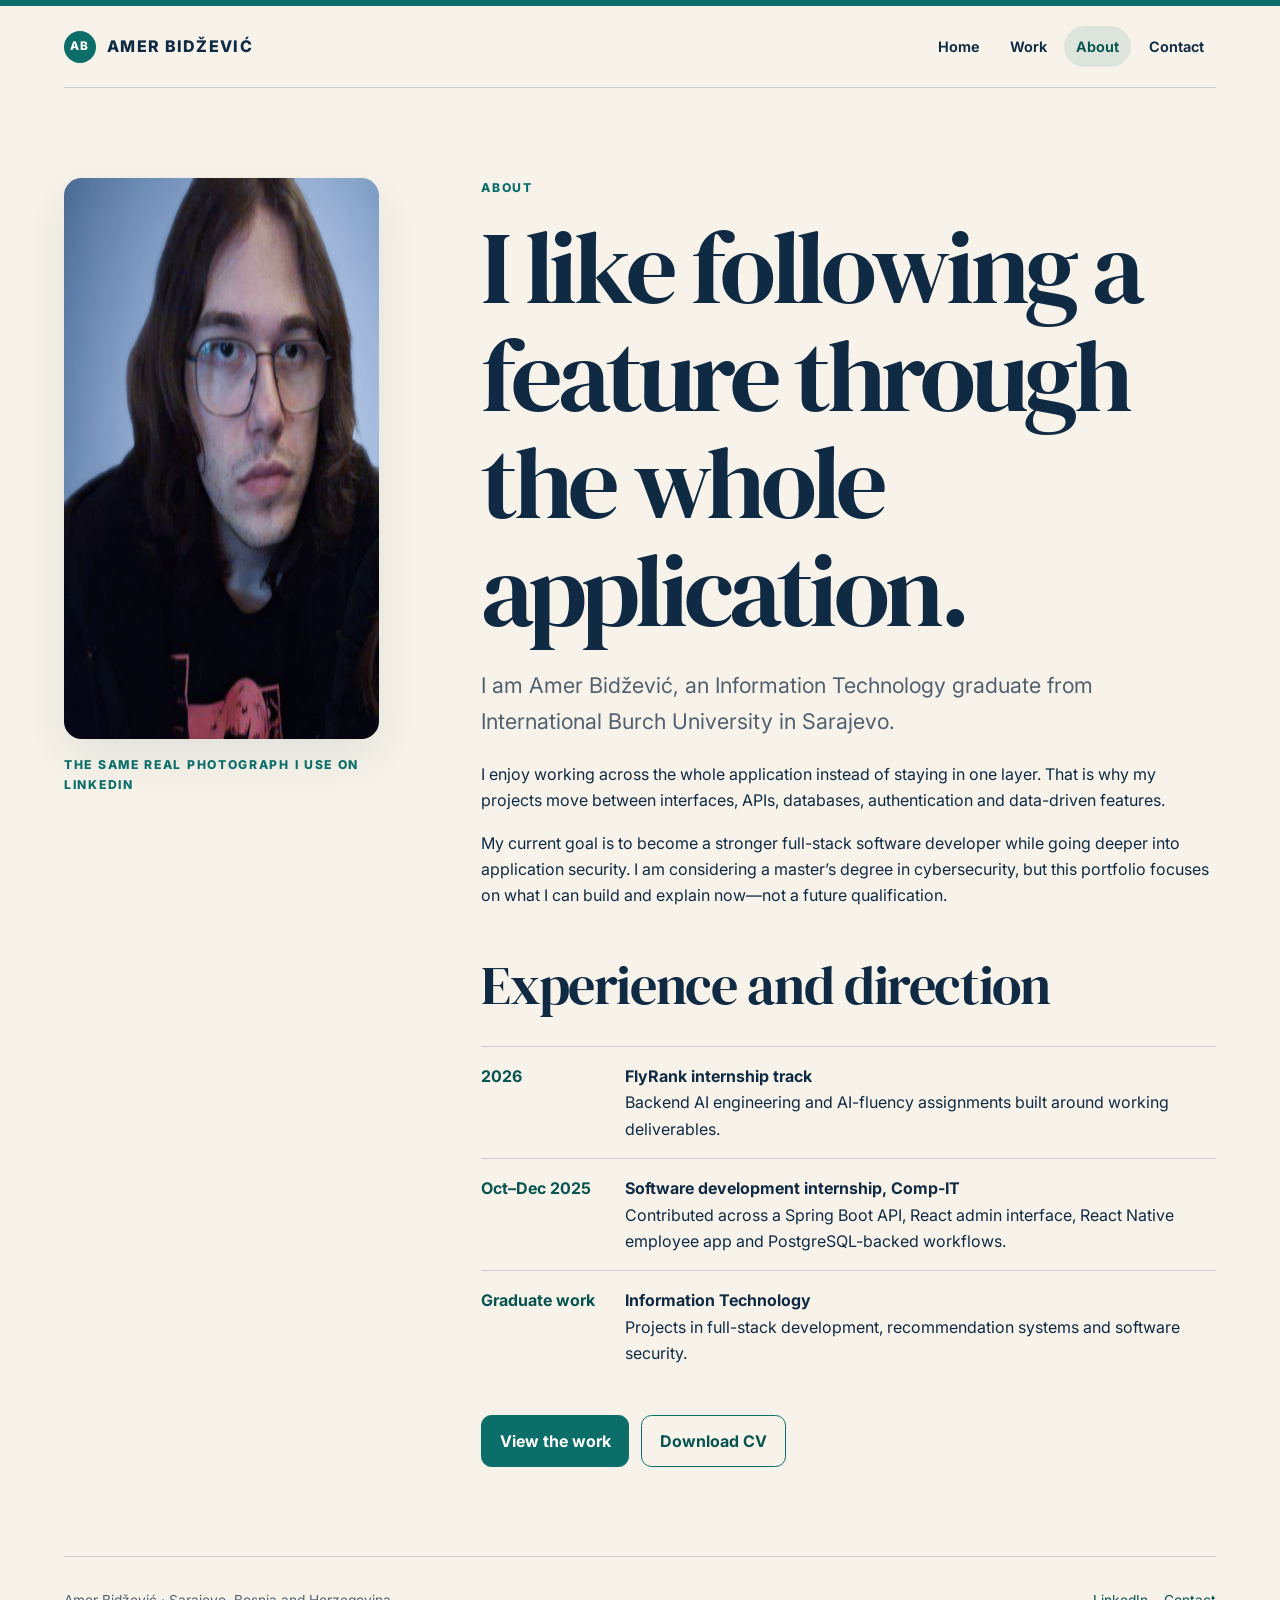
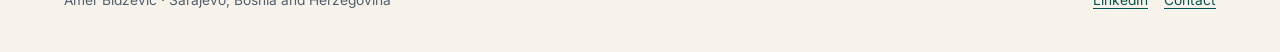
==== about.html @ b706e1e5 "Build complete portfolio first draft" ====
<!doctype html>
<html lang="en">
<head>
  <meta charset="utf-8">
  <meta name="viewport" content="width=device-width, initial-scale=1">
  <title>About — Amer Bidžević</title>
  <meta name="description" content="About Amer Bidžević, an Information Technology graduate and junior full-stack developer in Sarajevo.">
  <link rel="icon" href="./favicon.svg" type="image/svg+xml">
  <link rel="stylesheet" href="./styles.css">
</head>
<body>
  <a class="skip-link" href="#main">Skip to content</a>
  <header class="site-header">
    <a class="brand" href="./index.html"><span class="brand-mark">AB</span>Amer Bidžević</a>
    <nav class="site-nav" aria-label="Main navigation"><ul><li><a href="./index.html">Home</a></li><li><a href="./work.html">Work</a></li><li><a href="./about.html" aria-current="page">About</a></li><li><a href="./contact.html">Contact</a></li></ul></nav>
  </header>

  <main id="main">
    <div class="about-layout">
      <div>
        <img class="portrait" src="./assets/amer-portrait.png" alt="Portrait of Amer Bidžević" width="520" height="561">
        <p class="eyebrow" style="margin-top:1rem">The same real photograph I use on LinkedIn</p>
      </div>
      <div>
        <p class="eyebrow">About</p>
        <h1>I like following a feature through the whole application.</h1>
        <p class="lede">I am Amer Bidžević, an Information Technology graduate from International Burch University in Sarajevo.</p>
        <p>I enjoy working across the whole application instead of staying in one layer. That is why my projects move between interfaces, APIs, databases, authentication and data-driven features.</p>
        <p>My current goal is to become a stronger full-stack software developer while going deeper into application security. I am considering a master’s degree in cybersecurity, but this portfolio focuses on what I can build and explain now—not a future qualification.</p>

        <h2 style="margin-top:3rem">Experience and direction</h2>
        <ul class="timeline">
          <li><time>2026</time><div><strong>FlyRank internship track</strong><br>Backend AI engineering and AI-fluency assignments built around working deliverables.</div></li>
          <li><time>Oct–Dec 2025</time><div><strong>Software development internship, Comp-IT</strong><br>Contributed across a Spring Boot API, React admin interface, React Native employee app and PostgreSQL-backed workflows.</div></li>
          <li><time>Graduate work</time><div><strong>Information Technology</strong><br>Projects in full-stack development, recommendation systems and software security.</div></li>
        </ul>

        <div class="actions"><a class="button" href="./work.html">View the work</a><a class="button secondary" href="./assets/Amer_Bidzevic_CV.pdf">Download CV</a></div>
      </div>
    </div>
  </main>

  <footer class="site-footer"><p>Amer Bidžević · Sarajevo, Bosnia and Herzegovina</p><nav aria-label="Footer navigation"><a href="https://www.linkedin.com/in/amer-bidzevic-8a1655271/">LinkedIn</a><a href="./contact.html">Contact</a></nav></footer>
</body>
</html>
---- styles.css ----
@import url("https://fonts.googleapis.com/css2?family=DM+Serif+Display&family=Inter:wght@400;500;600;700&display=swap");

:root {
  --ink: #102a43;
  --paper: #f7f3ea;
  --surface: #fffdfa;
  --teal: #0b6e69;
  --teal-dark: #07534f;
  --orange: #d99028;
  --muted: #52606d;
  --line: rgb(16 42 67 / 18%);
  --shadow: 0 18px 50px rgb(16 42 67 / 9%);
  --radius: 1.1rem;
  --content: 72rem;
}

* {
  box-sizing: border-box;
}

html {
  scroll-behavior: smooth;
}

body {
  min-height: 100vh;
  margin: 0;
  border-top: 6px solid var(--teal);
  background: var(--paper);
  color: var(--ink);
  font-family: Inter, Arial, Helvetica, sans-serif;
  line-height: 1.65;
}

img {
  display: block;
  max-width: 100%;
}

a {
  color: var(--teal-dark);
  text-decoration-thickness: 0.08em;
  text-underline-offset: 0.2em;
}

a:hover {
  color: var(--orange);
}

a:focus-visible,
button:focus-visible {
  outline: 3px solid var(--orange);
  outline-offset: 4px;
}

.skip-link {
  position: absolute;
  top: -5rem;
  left: 1rem;
  z-index: 10;
  padding: 0.75rem 1rem;
  background: var(--ink);
  color: white;
}

.skip-link:focus {
  top: 1rem;
}

.site-header,
.site-footer,
main {
  width: min(calc(100% - 2rem), var(--content));
  margin-inline: auto;
}

.site-header {
  display: flex;
  align-items: center;
  justify-content: space-between;
  gap: 2rem;
  padding: 1.25rem 0;
  border-bottom: 1px solid var(--line);
}

.brand {
  display: inline-flex;
  align-items: center;
  gap: 0.7rem;
  color: var(--ink);
  font-weight: 800;
  letter-spacing: 0.08em;
  text-decoration: none;
  text-transform: uppercase;
}

.brand-mark {
  display: grid;
  width: 2rem;
  aspect-ratio: 1;
  place-items: center;
  border-radius: 50%;
  background: var(--teal);
  color: white;
  font-size: 0.74rem;
}

.site-nav ul {
  display: flex;
  flex-wrap: wrap;
  align-items: center;
  justify-content: flex-end;
  gap: 0.35rem;
  margin: 0;
  padding: 0;
  list-style: none;
}

.site-nav a {
  display: block;
  padding: 0.55rem 0.75rem;
  border-radius: 999px;
  color: var(--ink);
  font-size: 0.9rem;
  font-weight: 650;
  text-decoration: none;
}

.site-nav a:hover,
.site-nav a[aria-current="page"] {
  background: rgb(11 110 105 / 11%);
  color: var(--teal-dark);
}

main {
  padding-block: clamp(3rem, 7vw, 6rem);
}

.eyebrow {
  margin: 0 0 1rem;
  color: var(--teal);
  font-size: 0.76rem;
  font-weight: 800;
  letter-spacing: 0.14em;
  text-transform: uppercase;
}

h1,
h2,
h3 {
  margin-top: 0;
  font-family: "DM Serif Display", Georgia, serif;
  font-weight: 400;
  line-height: 1.05;
}

h1 {
  max-width: 16ch;
  margin-bottom: 1.5rem;
  font-size: clamp(3rem, 8vw, 6.7rem);
  letter-spacing: -0.045em;
}

h2 {
  margin-bottom: 1rem;
  font-size: clamp(2rem, 4.5vw, 3.4rem);
  letter-spacing: -0.025em;
}

h3 {
  margin-bottom: 0.65rem;
  font-size: clamp(1.5rem, 3vw, 2.05rem);
}

p {
  margin-top: 0;
}

.lede {
  max-width: 44rem;
  color: var(--muted);
  font-size: clamp(1.08rem, 2vw, 1.35rem);
}

.hero {
  display: grid;
  grid-template-columns: minmax(0, 1.4fr) minmax(18rem, 0.6fr);
  gap: clamp(2rem, 7vw, 6rem);
  align-items: end;
  min-height: 65vh;
}

.hero-aside {
  padding: 1.5rem;
  border-left: 4px solid var(--orange);
}

.hero-aside p:last-child {
  margin-bottom: 0;
}

.actions {
  display: flex;
  flex-wrap: wrap;
  gap: 0.75rem;
  margin-top: 2rem;
}

.button {
  display: inline-flex;
  align-items: center;
  justify-content: center;
  min-height: 3rem;
  padding: 0.75rem 1.1rem;
  border: 1px solid var(--teal);
  border-radius: 0.65rem;
  background: var(--teal);
  color: white;
  font-weight: 700;
  text-decoration: none;
}

.button:hover {
  background: var(--teal-dark);
  color: white;
}

.button.secondary {
  background: transparent;
  color: var(--teal-dark);
}

.button.secondary:hover {
  background: rgb(11 110 105 / 10%);
}

.section {
  padding-block: clamp(3.5rem, 8vw, 7rem);
  border-top: 1px solid var(--line);
}

.section-heading {
  display: grid;
  grid-template-columns: 0.75fr 1.25fr;
  gap: 2rem;
  margin-bottom: 2rem;
}

.section-heading p {
  max-width: 42rem;
  color: var(--muted);
}

.project-grid,
.fact-grid,
.contact-grid {
  display: grid;
  grid-template-columns: repeat(2, minmax(0, 1fr));
  gap: 1rem;
}

.project-card,
.fact-card,
.note-card {
  overflow: hidden;
  border: 1px solid var(--line);
  border-radius: var(--radius);
  background: var(--surface);
  box-shadow: var(--shadow);
}

.project-card {
  display: flex;
  flex-direction: column;
}

.project-card img {
  width: 100%;
  aspect-ratio: 16 / 9;
  border-bottom: 1px solid var(--line);
  object-fit: cover;
  object-position: top;
}

.project-copy,
.fact-card,
.note-card {
  padding: clamp(1.25rem, 3vw, 2rem);
}

.project-copy {
  display: flex;
  flex: 1;
  flex-direction: column;
}

.project-copy > :last-child {
  margin-top: auto;
  margin-bottom: 0;
}

.meta,
.tag-list {
  display: flex;
  flex-wrap: wrap;
  gap: 0.45rem;
  margin: 0 0 1rem;
  padding: 0;
  list-style: none;
}

.meta li,
.tag-list li {
  padding: 0.25rem 0.55rem;
  border-radius: 999px;
  background: rgb(11 110 105 / 9%);
  color: var(--teal-dark);
  font-size: 0.75rem;
  font-weight: 700;
}

.text-link {
  font-weight: 750;
}

.page-intro {
  max-width: 52rem;
  margin-bottom: clamp(3rem, 7vw, 6rem);
}

.page-intro h1 {
  max-width: 13ch;
}

.case-list {
  display: grid;
  gap: 1.25rem;
}

.case-row {
  display: grid;
  grid-template-columns: 4rem minmax(0, 0.8fr) minmax(0, 1.2fr);
  gap: 1.5rem;
  align-items: start;
  padding: 2rem 0;
  border-top: 1px solid var(--line);
}

.case-number {
  color: var(--orange);
  font-family: "DM Serif Display", Georgia, serif;
  font-size: 2rem;
}

.case-row h2 {
  margin-bottom: 0.5rem;
  font-size: clamp(1.8rem, 4vw, 2.8rem);
}

.case-row p {
  color: var(--muted);
}

.case-hero {
  max-width: 58rem;
  margin-bottom: 4rem;
}

.breadcrumb {
  margin-bottom: 1.5rem;
  color: var(--muted);
  font-size: 0.88rem;
}

.case-meta {
  padding: 1rem 0;
  border-block: 1px solid var(--line);
  color: var(--muted);
}

.case-layout {
  display: grid;
  grid-template-columns: minmax(0, 0.68fr) minmax(0, 1.32fr);
  gap: clamp(2rem, 8vw, 7rem);
}

.case-index {
  position: sticky;
  top: 1rem;
  align-self: start;
  padding: 1.25rem;
  border: 1px solid var(--line);
  border-radius: 0.8rem;
  background: rgb(255 253 250 / 70%);
}

.case-index p {
  margin-bottom: 0.3rem;
  color: var(--muted);
  font-size: 0.86rem;
}

.case-index strong {
  display: block;
  margin-bottom: 1rem;
}

.case-content section {
  margin-bottom: 3rem;
}

.case-content h2 {
  font-size: clamp(1.8rem, 4vw, 2.7rem);
}

.evidence {
  padding: 1.5rem;
  border-left: 4px solid var(--orange);
  background: rgb(217 144 40 / 9%);
}

.evidence strong {
  display: block;
  margin-bottom: 0.5rem;
}

.case-image {
  margin: 2rem 0 3rem;
}

.case-image img {
  width: 100%;
  border: 1px solid var(--line);
  border-radius: var(--radius);
  box-shadow: var(--shadow);
}

figcaption {
  margin-top: 0.7rem;
  color: var(--muted);
  font-size: 0.85rem;
}

.about-layout {
  display: grid;
  grid-template-columns: minmax(16rem, 0.6fr) minmax(0, 1.4fr);
  gap: clamp(2rem, 8vw, 7rem);
  align-items: start;
}

.portrait {
  width: 100%;
  max-width: 28rem;
  border-radius: var(--radius);
  box-shadow: var(--shadow);
}

.timeline {
  margin: 2rem 0 0;
  padding: 0;
  list-style: none;
}

.timeline li {
  display: grid;
  grid-template-columns: 8rem 1fr;
  gap: 1rem;
  padding: 1rem 0;
  border-top: 1px solid var(--line);
}

.timeline time {
  color: var(--teal-dark);
  font-weight: 700;
}

.contact-primary {
  padding: clamp(1.5rem, 5vw, 3.5rem);
  border-radius: var(--radius);
  background: var(--ink);
  color: white;
}

.contact-primary a:not(.button) {
  color: #bce8e4;
}

.contact-primary .button {
  border-color: white;
  background: white;
  color: var(--ink);
}

.contact-primary .button:hover {
  background: var(--paper);
}

.checklist {
  margin: 0;
  padding-left: 1.2rem;
}

.checklist li {
  margin-bottom: 0.75rem;
}

.status-pill {
  display: inline-flex;
  margin-bottom: 1rem;
  padding: 0.3rem 0.6rem;
  border-radius: 999px;
  background: rgb(217 144 40 / 15%);
  color: #7a4a08;
  font-size: 0.78rem;
  font-weight: 800;
  text-transform: uppercase;
}

.site-footer {
  display: flex;
  flex-wrap: wrap;
  justify-content: space-between;
  gap: 1rem;
  padding: 2rem 0 2.5rem;
  border-top: 1px solid var(--line);
  color: var(--muted);
  font-size: 0.86rem;
}

.site-footer p {
  margin: 0;
}

.site-footer nav {
  display: flex;
  flex-wrap: wrap;
  gap: 1rem;
}

@media (max-width: 800px) {
  .hero,
  .section-heading,
  .about-layout,
  .case-layout,
  .contact-grid {
    grid-template-columns: 1fr;
  }

  .hero {
    min-height: auto;
  }

  .case-index {
    position: static;
  }

  .case-row {
    grid-template-columns: 3rem 1fr;
  }

  .case-row > :last-child {
    grid-column: 2;
  }
}

@media (max-width: 620px) {
  .site-header {
    align-items: flex-start;
    flex-direction: column;
    gap: 0.8rem;
  }

  .site-nav ul {
    justify-content: flex-start;
  }

  .site-nav a {
    padding-inline: 0.45rem;
  }

  h1 {
    font-size: clamp(2.8rem, 16vw, 4.6rem);
  }

  .project-grid,
  .fact-grid {
    grid-template-columns: 1fr;
  }

  .case-row {
    grid-template-columns: 1fr;
  }

  .case-row > :last-child {
    grid-column: auto;
  }

  .timeline li {
    grid-template-columns: 1fr;
    gap: 0.2rem;
  }
}

@media (prefers-reduced-motion: reduce) {
  html {
    scroll-behavior: auto;
  }
}
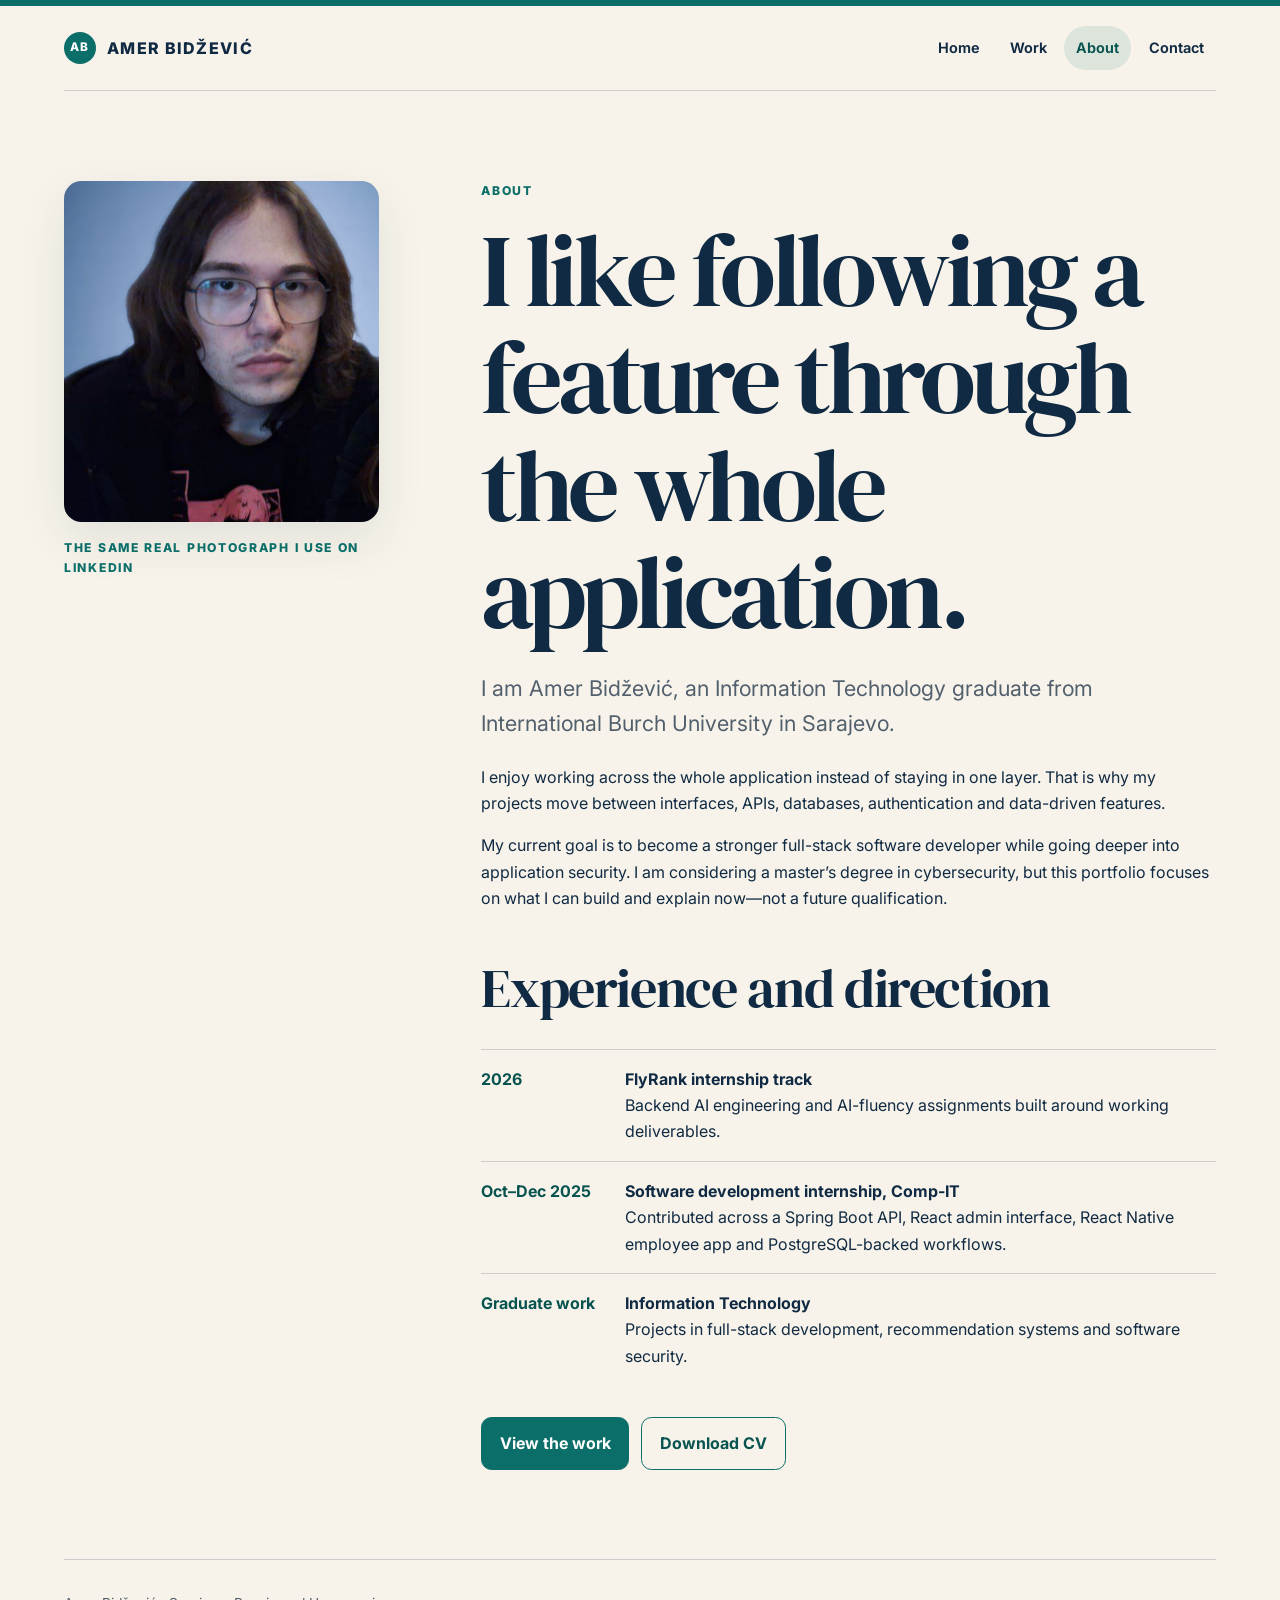
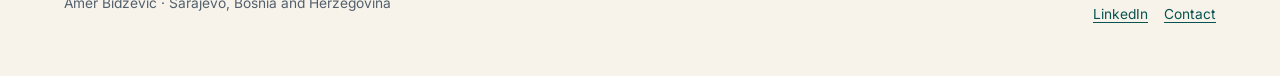
==== commit 617e265c: "Harden portfolio edge cases and metadata" ====
--- a/about.html
+++ b/about.html
@@ -5,6 +5,13 @@
   <meta name="viewport" content="width=device-width, initial-scale=1">
   <title>About — Amer Bidžević</title>
   <meta name="description" content="About Amer Bidžević, an Information Technology graduate and junior full-stack developer in Sarajevo.">
+  <link rel="canonical" href="https://amerbidzevic.github.io/empty-but-live-portfolio/about.html">
+  <meta property="og:title" content="About — Amer Bidžević">
+  <meta property="og:description" content="About Amer Bidžević, an Information Technology graduate and junior full-stack developer in Sarajevo.">
+  <meta property="og:type" content="profile">
+  <meta property="og:url" content="https://amerbidzevic.github.io/empty-but-live-portfolio/about.html">
+  <meta property="og:image" content="https://amerbidzevic.github.io/empty-but-live-portfolio/assets/amer-portrait.png">
+  <meta name="twitter:card" content="summary_large_image">
   <link rel="icon" href="./favicon.svg" type="image/svg+xml">
   <link rel="stylesheet" href="./styles.css">
 </head>
--- a/styles.css
+++ b/styles.css
@@ -47,6 +47,11 @@
   color: var(--orange);
 }
 
+a,
+button {
+  touch-action: manipulation;
+}
+
 a:focus-visible,
 button:focus-visible {
   outline: 3px solid var(--orange);
@@ -117,7 +122,9 @@
 }
 
 .site-nav a {
-  display: block;
+  display: inline-flex;
+  align-items: center;
+  min-height: 2.75rem;
   padding: 0.55rem 0.75rem;
   border-radius: 999px;
   color: var(--ink);
@@ -259,6 +266,10 @@
   gap: 1rem;
 }
 
+.project-grid {
+  align-items: start;
+}
+
 .project-card,
 .fact-card,
 .note-card {
@@ -276,10 +287,8 @@
 
 .project-card img {
   width: 100%;
-  aspect-ratio: 16 / 9;
+  height: auto;
   border-bottom: 1px solid var(--line);
-  object-fit: cover;
-  object-position: top;
 }
 
 .project-copy,
@@ -321,6 +330,7 @@
 
 .text-link {
   font-weight: 750;
+  overflow-wrap: anywhere;
 }
 
 .page-intro {
@@ -359,6 +369,18 @@
 
 .case-row p {
   color: var(--muted);
+}
+
+.availability {
+  margin: 1rem 0;
+  padding: 0.75rem 0;
+  border-block: 1px solid var(--line);
+  color: var(--muted);
+  font-size: 0.86rem;
+}
+
+.availability strong {
+  color: var(--ink);
 }
 
 .case-hero {
@@ -450,7 +472,8 @@
 
 .portrait {
   width: 100%;
-  max-width: 28rem;
+  max-width: 23rem;
+  height: auto;
   border-radius: var(--radius);
   box-shadow: var(--shadow);
 }
@@ -493,6 +516,70 @@
 
 .contact-primary .button:hover {
   background: var(--paper);
+}
+
+.contact-form {
+  display: grid;
+  gap: 1rem;
+  margin-top: 2rem;
+}
+
+.form-field {
+  display: grid;
+  gap: 0.35rem;
+}
+
+.form-field label {
+  font-weight: 700;
+}
+
+.form-field label span,
+.form-note,
+.contact-fallback {
+  color: #bce8e4;
+  font-size: 0.86rem;
+}
+
+.form-field input,
+.form-field textarea {
+  width: 100%;
+  min-height: 3rem;
+  padding: 0.75rem;
+  border: 2px solid transparent;
+  border-radius: 0.55rem;
+  background: white;
+  color: var(--ink);
+  font: inherit;
+}
+
+.form-field textarea {
+  min-height: 10rem;
+  resize: vertical;
+}
+
+.form-field input:focus,
+.form-field textarea:focus {
+  border-color: var(--orange);
+  outline: 3px solid rgb(217 144 40 / 35%);
+  outline-offset: 2px;
+}
+
+.form-honeypot {
+  display: none;
+}
+
+.contact-form .button {
+  justify-self: start;
+  cursor: pointer;
+}
+
+.form-note,
+.contact-fallback {
+  margin-bottom: 0;
+}
+
+.contact-fallback {
+  margin-top: 1.5rem;
 }
 
 .checklist {
@@ -537,6 +624,12 @@
   gap: 1rem;
 }
 
+.site-footer nav a {
+  display: inline-flex;
+  align-items: center;
+  min-height: 2.75rem;
+}
+
 @media (max-width: 800px) {
   .hero,
   .section-heading,
@@ -582,6 +675,11 @@
     font-size: clamp(2.8rem, 16vw, 4.6rem);
   }
 
+  .case-hero h1 {
+    font-size: clamp(2.65rem, 13vw, 4rem);
+    overflow-wrap: break-word;
+  }
+
   .project-grid,
   .fact-grid {
     grid-template-columns: 1fr;
